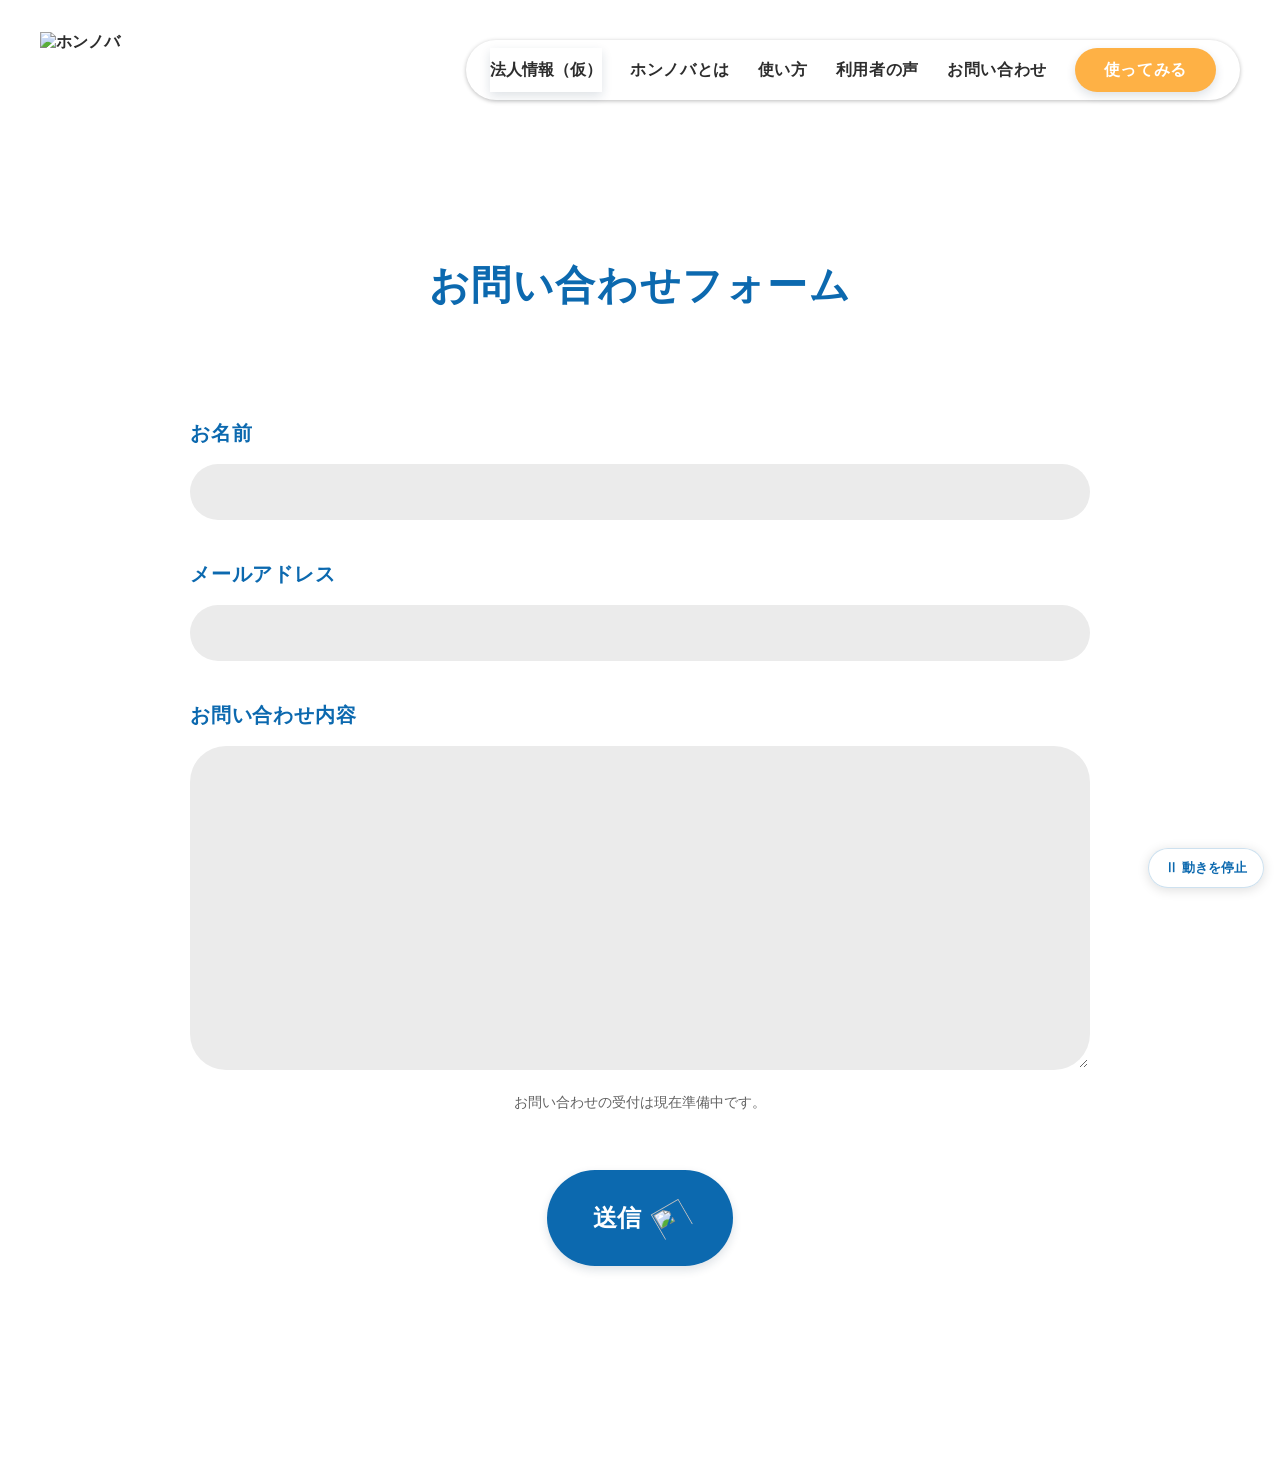
==== contact.html @ 7f997991 "Add files via upload" ====
<!doctype html><html lang="ja"><head>
<meta charset="utf-8"><meta name="viewport" content="width=device-width,initial-scale=1">
<title>お問い合わせ｜ホンノバ</title>
<meta name="description" content="神山で暮らすあなたに、もっと気軽な本との出会いを。ホンノバは、神山町のあちこちにある本と、人をつなぐサービスです。">
<link rel="icon" href="assets/logo.png"><link rel="stylesheet" href="fonts.css"><link rel="stylesheet" href="style.css">
<link rel="stylesheet" href="motion.css"><link rel="stylesheet" href="responsive.css"></head><body class="contact-page"><main class="contact-site"><header class="header"><a class="brand" href="index.html#top" aria-label="ホンノバ ホーム"><img src="assets/logo.png" alt="ホンノバ" width="176" height="76"></a><button class="menu-toggle" aria-expanded="false" aria-controls="navigation">メニュー</button><nav id="navigation" aria-label="メインナビゲーション"><button data-pending="法人情報">法人情報（仮）</button><a href="index.html#about">ホンノバとは</a><a href="index.html#how">使い方</a><a href="index.html#voices">利用者の声</a><a href="contact.html">お問い合わせ</a><a class="access-link try-button" href="https://kamiyama.honnoba.jp/">使ってみる</a></nav></header><h1>お問い合わせフォーム</h1><form id="contact-form"><label for="contact-name">お名前</label><input id="contact-name" name="name" autocomplete="name" required><label for="contact-email">メールアドレス</label><input id="contact-email" name="email" type="email" autocomplete="email" required><label for="contact-message">お問い合わせ内容</label><textarea id="contact-message" name="message" required></textarea><p class="form-status">お問い合わせの受付は現在準備中です。</p><button class="send-button" type="submit" aria-describedby="send-status">送信<img src="assets/599c5.svg" width="32" height="32" alt=""></button><p id="send-status" role="status"></p></form></main><dialog id="notice" aria-labelledby="notice-title"><button class="dialog-x" aria-label="閉じる">×</button><h2 id="notice-title"></h2><p id="notice-body"></p><button class="dialog-close">閉じる</button></dialog><script src="app.js"></script><script src="motion.js"></script></body></html>
---- fonts.css ----
@font-face {
  font-family: 'Noto Sans JP';
  font-style: normal;
  font-weight: 400;
  font-display: swap;
  src: url(assets/type-0.ttf) format('truetype');
}
@font-face {
  font-family: 'Noto Sans JP';
  font-style: normal;
  font-weight: 500;
  font-display: swap;
  src: url(assets/type-1.ttf) format('truetype');
}
@font-face {
  font-family: 'Noto Sans JP';
  font-style: normal;
  font-weight: 700;
  font-display: swap;
  src: url(assets/type-2.ttf) format('truetype');
}
@font-face {
  font-family: 'Zen Old Mincho';
  font-style: normal;
  font-weight: 600;
  font-display: swap;
  src: url(assets/type-3.ttf) format('truetype');
}
---- style.css ----
:root{--blue:#0c69af;--ink:#2d2d2d;--paper:#fdfffb;--green:#dfecd8;--orange:#feb145;--coral:#e68c87}*{box-sizing:border-box}html{scroll-behavior:smooth}body{margin:0;background:var(--paper);color:var(--ink);font-family:'Noto Sans JP',sans-serif;font-weight:700}p,h1,h2,h3,figure{margin:0}button,a{-webkit-tap-highlight-color:transparent}button{font:inherit;color:inherit;cursor:pointer}a{color:inherit;text-decoration:none}button{border:0;background:none}img{display:block}button:hover,a:hover{filter:brightness(.95)}button:focus-visible,a:focus-visible{outline:3px solid #e68c87;outline-offset:6px}.site{max-width:1280px;margin:auto;overflow:clip}.skip-link{position:fixed;top:-80px;left:16px;z-index:100;background:white;padding:16px}.skip-link:focus{top:16px}.hero{position:relative;height:880px;isolation:isolate}.hero-back{position:absolute;left:-656px;top:32px;width:2172px;height:724px;object-fit:cover;z-index:-2}.hero-hill{position:absolute;top:352px;left:0;z-index:-1}.header{position:absolute;inset:32px 40px auto;display:flex;justify-content:space-between;align-items:center;z-index:10}.brand img{width:176px;height:76px;object-fit:contain}nav{display:flex;align-items:center;gap:28px;padding:8px 24px;background:white;border-radius:999px;box-shadow:0 1px 4px #0004;font-size:16px;letter-spacing:.64px;white-space:nowrap}nav button{padding:0}.try-button{background:var(--orange);border-radius:999px;color:white;padding:10px 29px!important;min-height:44px}.menu-toggle{display:none}.hero-title{position:absolute;left:105px;top:341px;line-height:1.5;z-index:1;letter-spacing:2.56px}.hero-title span{display:block;font-size:32px;font-weight:400;letter-spacing:3.52px}.hero-title strong{display:block;font-size:64px}.phone{position:relative;flex:none;isolation:isolate}.phone>img:first-child{width:100%;height:100%}.phone .screen{position:absolute;top:1.88%;left:4.4%;width:91.12%;height:96.24%;object-fit:fill;border-radius:11% / 5%}.hero-phone{position:absolute;width:156px;height:321px}.phone-one{left:664px;top:207px}.phone-two{left:892px;top:197px}.land-right{position:absolute;width:1015px;height:338px;left:337px;top:446px;object-fit:cover}.land-left{position:absolute;width:1526px;height:509px;left:-224px;top:323px;object-fit:cover;transform:scaleX(-1);clip-path:inset(11px 0 0)}.hero-grass-back{position:absolute;width:456px;height:152px;left:845px;top:724px}.hero-grass-left,.hero-grass-right{position:absolute;width:750px;height:250px;object-fit:cover;top:646px;left:-101px}.hero-grass-right{left:632px;top:649px}.bookshelf-button{position:absolute;top:682px;right:43px;height:84px;display:flex;align-items:center;color:white;font-size:20px;letter-spacing:.8px;padding:0}.bookshelf-button img{position:absolute;left:0;top:0;z-index:1}.bookshelf-button span{background:var(--coral);border-radius:999px;padding:20px 28px 20px 67px;margin-left:22px;line-height:1.54}dialog{border:0;border-radius:24px;padding:56px 40px 36px;max-width:min(560px,calc(100% - 32px));color:var(--ink);box-shadow:0 16px 80px #0003}dialog::backdrop{background:#152e4266}dialog h2{font-size:24px;color:var(--blue);margin-bottom:20px}dialog p{font-size:16px;line-height:2;white-space:pre-line}.dialog-x{position:absolute;right:15px;top:8px;font-size:32px;width:44px;height:44px}.dialog-close{display:block;background:var(--blue);color:white;border-radius:99px;padding:12px 40px;margin:28px auto 0}@media(prefers-reduced-motion:reduce){html{scroll-behavior:auto}}@media(min-width:1024px) and (max-width:1279px){.site{zoom:calc(100vw / 1280px)}}
@media(max-width:1023px){.hero{height:660px}.hero-back{width:1400px;height:467px;left:-530px;top:55px}.hero-hill{top:170px;left:-390px}.header{inset:18px 20px auto;align-items:flex-start}.brand img{width:125px;height:54px}.menu-toggle{display:block;background:white;border-radius:30px;padding:10px 18px;box-shadow:0 1px 6px #0002;font-size:14px}nav{display:none;position:absolute;top:68px;left:0;right:0;flex-direction:column;gap:20px;padding:28px;border-radius:22px;white-space:normal}nav.open{display:flex}.hero-title{left:24px;top:138px;letter-spacing:1px}.hero-title span{font-size:18px;letter-spacing:.6px}.hero-title strong{font-size:44px}.hero-phone{width:100px;height:206px}.phone-one{left:calc(50% - 114px);top:275px}.phone-two{left:calc(50% + 16px);top:262px}.land-right{width:650px;height:217px;left:80px;top:385px}.land-left{width:780px;height:260px;left:-360px;top:382px}.hero-grass-back{left:30%;top:540px;width:360px;height:120px}.hero-grass-left,.hero-grass-right{width:510px;height:170px;top:503px;left:-150px}.hero-grass-right{top:507px;left:100px}.bookshelf-button{top:550px;right:22px;font-size:16px;transform:scale(.86);transform-origin:right center}}
/* The 1280px Figma composition uses section-local artwork; text and cards use normal flow. */
.town{position:relative;height:2776px;background:var(--green);isolation:isolate}.town h2{padding-top:184px;text-align:center;font-size:48px;line-height:2.25;letter-spacing:1.92px}.town-facts{position:relative;height:1120px;margin-top:136px}.books-label{position:absolute;left:192px;top:200px;font-size:40px;line-height:2.56;letter-spacing:.8px}.books-label strong{display:block;font-size:52px;line-height:1.54}.book-count{position:absolute;left:688px;top:0;width:404px;height:404px;display:grid;place-items:center}.book-count>img{position:absolute;inset:0;z-index:-1}.book-count>span{display:flex;align-items:baseline;font-size:64px;letter-spacing:4.8px}.book-count strong{font-size:200px;line-height:1.4}.place-count{position:absolute;left:712px;top:612px;line-height:1.54;font-size:40px;letter-spacing:1.6px}.place-count strong{font-size:112px;letter-spacing:4.48px}.open-book{position:absolute;top:1488px;left:0;width:1280px;height:704px}.open-book img{position:absolute}.book-cover{top:636px;left:-1px}.book-spine{left:589px;top:642px}.book-pages-left{top:588px;left:1px}.book-pages-right{top:588px;right:0;transform:scaleX(-1)}.book-paper-left{left:-1px;top:0}.book-paper-right{right:2px;top:0;transform:scaleX(-1)}.book-placeholder{position:absolute;left:791px;top:144px;background:#d9d9d9;width:408px;height:293px;transform:rotate(-1.33deg) skewX(.16deg)}.town-grass{position:absolute;width:1337px;height:446px;left:-29px;top:2487px;object-fit:cover;z-index:2;pointer-events:none}
.ruled-title{display:flex;align-items:center;gap:36px;font-size:40px;line-height:2.25;letter-spacing:1.6px;color:var(--blue);font-weight:700}.ruled-title:before{content:'';height:2px;background:var(--blue);width:143px;flex:none}.ruled-title small{display:block;font-size:20px;letter-spacing:.8px;line-height:1.55}.about{height:1696px;padding-top:96px;color:var(--blue)}.about .ruled-title{gap:0;align-items:flex-start;line-height:2.25}.about .ruled-title:before{width:152px;margin-top:46px}.about .ruled-title span{text-align:center;width:247px}.about-content{display:grid;grid-template-columns:450px 512px;gap:61px;margin:133px 0 0 185px}.about-content h3{font-size:48px;letter-spacing:1.92px;line-height:1.54}.about-copy{font-size:16px;line-height:2.56;letter-spacing:.64px;padding-top:6px}.about-copy p+p{margin-top:40.96px}.cta{width:896px;height:240px;margin:134px auto 0;background:var(--blue);color:white;border-radius:20px;position:relative;overflow:hidden;padding:28px 50px}.cta>p{font-size:32px;line-height:2.25;letter-spacing:1.28px}.cta>:is(button,.access-link){margin-top:18px;display:flex;align-items:center;gap:16px;background:white;color:var(--blue);font-weight:500;font-size:24px;line-height:1.54;border-radius:99px;padding:19px 24px 19px 39px}.cta-character{position:absolute;right:0;bottom:0}
.features{position:relative;height:2078px;isolation:isolate;padding-top:309px;color:var(--blue)}.features-wave{position:absolute;inset:0;z-index:-1}.features>h2{font-size:48px;line-height:2.25;color:white;text-align:center;letter-spacing:1.92px}.feature-grid{display:grid;grid-template-columns:453px 453px;grid-template-rows:272px 382px 325px 453px;column-gap:46px;margin:77px 0 0 162px}.feature{position:relative;width:453px;height:453px;text-align:center;isolation:isolate}.feature-circle{position:absolute;inset:0;z-index:-1}.feature-1{grid-column:1;grid-row:1}.feature-2{grid-column:2;grid-row:2}.feature-3{grid-column:1;grid-row:3;transform:translateX(-10px)}.feature-4{grid-column:2;grid-row:4;transform:translateX(-14px)}.feature-number{position:absolute;left:66px;top:-6px;width:104px;line-height:1.59;font-size:96px;letter-spacing:3.84px;text-shadow:-4px -4px white,4px -4px white,-4px 4px white,4px 4px white;z-index:2}.feature-2 .feature-number{left:66px;top:0}.feature-3 .feature-number{left:56px;top:2px}.feature-4 .feature-number{left:54px;top:8px}.feature-art{width:275px;height:247px;margin:50px auto 14px;position:relative;overflow:hidden}.feature-art img{position:absolute}.feature-1 .feature-art img{width:147.6%;height:246.71%;left:-23.92%;top:-.09%}.feature-2 .feature-art{width:285px;height:253px;margin-top:32px;margin-bottom:15px}.feature-2 .feature-art img{width:99.38%;height:74.56%;left:.59%;top:13.02%}.feature-3 .feature-art{margin-top:61px}.feature-3 .feature-art img{width:100%;height:100%;object-fit:cover}.feature-4 .feature-art{width:273px;margin-top:48px}.feature-4 .feature-art img{width:98.82%;height:72.71%;left:1.18%;top:13.78%}.feature h3{font-size:24px;line-height:1.6;letter-spacing:.96px}.feature-4 h3{line-height:2.25}
.audiences{height:650px;padding-top:178px}.audiences .ruled-title{gap:49px}.audiences .ruled-title:before{width:123px}.voices{height:929px;padding-top:208px}.voices .ruled-title{gap:48px}.voices .ruled-title:before{width:121px}.voice-track{display:flex;gap:20px;overflow-x:auto;scroll-snap-type:x mandatory;padding:62px 24px 8px;scrollbar-width:thin;scrollbar-color:#b4c8d7 transparent}.voice-card{width:287px;height:368px;flex:none;background:white;border-radius:20px;box-shadow:0 1px 4px #0004;padding:16px 24px;scroll-snap-align:center}.voice-person{font-size:12px;line-height:1.54;letter-spacing:.48px;color:var(--blue)}.voice-avatar{width:136px;height:144px;margin:37.5px auto 16px;position:relative;overflow:hidden}.voice-avatar img{position:absolute;width:121.04%;height:114.32%;left:-10.45%;top:-10.38%}.voice-copy{border-top:2px solid var(--blue);padding-top:15px}.voice-copy h3{font-size:18px;line-height:1.54;letter-spacing:.72px;color:var(--blue)}.voice-copy p{font-size:14px;font-weight:500;line-height:1.54;letter-spacing:.56px;margin-top:8px}
.how{position:relative;height:3648px;padding-top:238px;isolation:isolate}.how-background{position:absolute;inset:0;z-index:-1}.how>h2{font-size:48px;letter-spacing:1.92px;line-height:2.25;background:white;border-radius:999px;box-shadow:0 2px 15.3px #0004;width:601px;min-height:170px;display:flex;align-items:center;justify-content:center;margin:0 auto;color:var(--blue)}.steps{list-style:none;padding:0;margin:136px 0 0}.step{position:relative;display:grid;grid-template-columns:280px 458px;gap:118px;margin-left:247px;min-height:663px;align-items:start}.step-1{margin-left:289.5px;grid-template-columns:215px 458px;gap:138px;min-height:655.68px}.step-2{margin-left:292px;grid-template-columns:267px 397px;gap:102px;min-height:662px}.step-3{margin-left:274.5px;grid-template-columns:268px 411px;gap:122px;min-height:653px}.step-visual{position:relative;padding:42px 0 0 66px}.step-visual .phone{width:214px;height:443px}.step-1 .step-visual{padding:50px 0 0 11.5px}.step-1 .step-visual .phone{height:442px}.step-2 .step-visual{padding:47px 0 0 53px}.step-3 .step-visual{padding:39px 0 0 54px}.step-3 .step-visual .phone{height:442px}.step-badge{position:absolute;left:0;top:0;display:grid;width:115px;height:108px;place-items:center;color:white}.step-badge>img{position:absolute;inset:0;z-index:1}.step-badge>span{position:relative;z-index:2;text-align:center;line-height:1.05;font-size:16px;letter-spacing:.64px}.step-badge strong{display:block;font-size:24px}.step-1 .step-badge{width:106.793px;height:99px}.step-1 .step-badge>img{width:106.793px;height:99px}.step-copy{padding-top:84px;color:black}.step-2 .step-copy,.step-3 .step-copy{padding-top:115px}.step-copy h3{font-size:36px;line-height:2.25;letter-spacing:1.44px;color:var(--blue);white-space:nowrap}.step-copy p{width:375px;font-size:20px;line-height:2.25;letter-spacing:.8px}.step-arrow{position:absolute;left:calc(572px - 247px);top:530px}.step-1 .step-arrow{left:282.5px;top:502px}.step-2 .step-arrow{left:280px;top:526.32px}.step-3 .step-arrow{left:297.5px;top:528.32px}
.places{position:relative;margin-top:-209px;height:3251.5px;padding-top:387px;isolation:isolate}.places-background{position:absolute;left:-41px;top:0;z-index:-1}.places .ruled-title{gap:48px}.place-list{width:896px;margin:48px auto 0;display:flex;flex-direction:column;gap:40px}.place{display:grid;grid-template-columns:288px 364px;gap:76px;padding:78px;width:896px;min-height:464px;background:white;border:2px solid #c8c8c8;border-radius:36px;box-shadow:0 4px 8.3px #0004;align-items:end}.place:nth-child(3){margin-top:8px}.place:nth-child(4){margin-top:40px}.place-placeholder{height:304px;width:288px;background:#d9d9d9;border-radius:46px}.place-content{display:flex;flex-direction:column;align-items:flex-end;min-height:240px}.location{display:flex;gap:8px;align-items:center;font-size:16px;line-height:2.25;letter-spacing:.64px;color:#959595;align-self:flex-start}.place h3{font-size:20px;line-height:2.25;letter-spacing:.8px;color:black;width:364px}.more{display:flex;align-items:center;gap:10px;border:2px solid #959595;border-radius:999px;padding:4px 13px;color:#959595;font-size:16px;line-height:2.25;margin-top:66px}.place.reverse{grid-template-columns:364px 288px}.place.reverse .place-placeholder{grid-column:2;grid-row:1}.place.reverse .place-content{grid-column:1;grid-row:1;align-items:flex-start}.place-character{position:absolute;left:828px;top:2823px}
.follow{position:relative;height:1475.5px;padding-top:9.5px;isolation:isolate}.follow-background{position:absolute;inset:0;z-index:-1}.follow .ruled-title{gap:27px}.follow .ruled-title:before{width:164px}.follow-content{display:grid;grid-template-columns:441px 360px;gap:95px;margin:96.5px 0 0 191px;align-items:center}.social-phones{display:flex;gap:39px}.social-phones .phone{width:201px;height:413px;filter:drop-shadow(0 2px 7.25px #0004)}.social-copy{text-align:center;align-self:start;padding-top:120px}.social-copy p{font-size:20px;line-height:2.25;letter-spacing:.8px;position:relative}.social-copy p:before,.social-copy p:after,.contact-intro:before,.contact-intro:after{content:'';position:absolute;left:-18px;bottom:15px;width:44px;height:2px;background:var(--ink);transform:rotate(45deg)}.social-copy p:after{left:auto;right:-18px;transform:rotate(-45deg)}.social-copy button{display:inline-block;padding:0;margin-top:51px}.follow footer{text-align:center;margin-top:280px}.contact-intro{position:relative;display:inline-block;font-size:20px;line-height:2.25;letter-spacing:.8px}.contact-intro:before{left:-35px;width:32px;bottom:8px}.contact-intro:after{left:auto;right:-35px;transform:rotate(-45deg);width:32px;bottom:8px}.contact-button{display:flex;align-items:center;gap:20px;padding:20px 80px;background:var(--blue);color:white;border-radius:999px;box-shadow:0 4px 4px #0004;font-size:20px;line-height:2.25;margin:35px auto 0;letter-spacing:.8px}.footer-tagline{font-size:40px;line-height:2.25;letter-spacing:1.6px;color:black;margin-top:84px}.footer-grass{position:absolute;left:-37px;top:1188.5px;width:1337px;height:446px;pointer-events:none}
@media(max-width:1023px){
.site{width:100%;max-width:none}.town{height:auto;padding-bottom:180px}.town h2{padding-top:80px;font-size:28px;line-height:1.6;letter-spacing:1px}.town-facts{height:auto;margin:60px 24px 80px;display:grid;grid-template-columns:1fr;gap:36px}.books-label{position:static;font-size:23px;line-height:1.8;text-align:center}.books-label strong{font-size:27px}.book-count{position:relative;left:auto;top:auto;width:240px;height:240px;justify-self:center}.book-count>img{width:240px;height:240px}.book-count strong{font-size:120px}.book-count>span{font-size:36px;letter-spacing:1px}.place-count{position:static;font-size:23px;text-align:center;margin-top:20px}.place-count strong{font-size:64px}.open-book{position:relative;top:auto;width:1280px;zoom:calc(100vw / 1280px)}.town-grass{width:780px;height:260px;top:auto;bottom:-56px;left:calc(50% - 390px)}
.ruled-title{font-size:26px;line-height:1.65;gap:20px;letter-spacing:1px;padding-right:20px}.ruled-title:before{width:32px}.about{height:auto;padding:76px 0 100px}.about .ruled-title{gap:8px}.about .ruled-title:before{width:32px;margin-top:25px}.about .ruled-title span{width:195px}.ruled-title small{font-size:15px}.about-content{display:block;margin:60px 28px 0}.about-content h3{font-size:30px;letter-spacing:1.2px}.about-copy{margin-top:36px;font-size:16px;line-height:2.2;letter-spacing:.3px}.about-copy p+p{margin-top:28px}.about-copy br{display:none}.about-copy p:first-child br:first-child{display:block}.cta{width:calc(100% - 48px);height:235px;margin:60px auto 0;padding:24px;isolation:isolate}.cta>p{font-size:22px;line-height:1.65;max-width:255px}.cta>:is(button,.access-link){position:relative;z-index:2;font-size:16px;padding:14px 18px;margin-top:24px;gap:10px}.cta>:is(button,.access-link) img{width:22px;height:22px}.cta-character{width:160px;height:auto;z-index:-1}
.features{height:auto;padding:110px 0 120px;background:var(--blue);border-radius:46% 6% 40% 3% / 2% 1% 2% 1%}.features-wave{display:none}.features>h2{font-size:30px;line-height:1.65}.feature-grid{display:flex;flex-direction:column;gap:28px;margin:44px auto 0;align-items:center}.feature{zoom:.7;transform:none}.feature-number{font-size:90px}
.audiences{height:300px;padding-top:86px}.audiences .ruled-title{gap:20px;font-size:24px}.audiences .ruled-title:before{width:32px}.voices{height:auto;padding:45px 0 110px}.voices .ruled-title{gap:20px}.voices .ruled-title:before{width:32px}.voice-track{padding-top:40px;scroll-padding-inline:24px}.voice-card{height:385px}.voice-person{font-size:13px}.voice-avatar{margin-top:30px}.voice-copy p{font-size:15px}
.how{height:auto;padding:90px 24px 150px;background:#d9d9d9;border-radius:50% 50% 0 0 / 50px 50px 0 0}.how-background{display:none}.how>h2{font-size:28px;width:100%;min-height:104px;letter-spacing:1px}.steps{margin-top:70px}.step,.step-1,.step-2,.step-3{display:flex;flex-direction:column;gap:28px;margin-left:0;min-height:0;align-items:center;padding-bottom:140px}.step:last-child{padding-bottom:0}.step-visual,.step-1 .step-visual,.step-2 .step-visual,.step-3 .step-visual{padding:36px 0 0 48px;width:242px}.step-visual .phone,.step-1 .step-visual .phone,.step-3 .step-visual .phone{width:184px;height:380px}.step-badge{zoom:.85}.step-copy,.step-2 .step-copy,.step-3 .step-copy{padding:0;width:100%;max-width:400px}.step-copy h3{font-size:24px;line-height:1.8;letter-spacing:.5px;white-space:normal}.step-copy p{font-size:16px;line-height:2;width:auto;letter-spacing:.4px;margin-top:12px}.step-arrow,.step-1 .step-arrow,.step-2 .step-arrow,.step-3 .step-arrow{top:auto;bottom:38px;left:calc(50% - 40px);width:80px;height:65px}
.places{height:auto;margin-top:-40px;padding-top:100px;padding-bottom:210px;background:linear-gradient(#e0eaf0,var(--paper) 260px);border-radius:50px 50px 0 0}.places-background{display:none}.places .ruled-title{gap:20px;font-size:24px}.place-list{width:auto;margin:44px 24px 0;gap:28px}.place,.place.reverse{display:flex;flex-direction:column;align-items:stretch;width:100%;min-height:0;padding:28px;gap:28px;border-radius:28px}.place:nth-child(3),.place:nth-child(4){margin-top:0}.place-placeholder{width:100%;height:auto;aspect-ratio:1.3;border-radius:28px}.place-content{min-height:0;align-items:flex-start}.location{font-size:14px}.place h3{font-size:18px;line-height:1.9;width:100%;letter-spacing:.4px}.more{margin-top:24px;font-size:15px;align-self:flex-end}.place-character{top:auto;bottom:35px;left:auto;right:24px;width:180px;height:auto}
.follow{height:auto;padding:65px 0 180px;background:var(--green);border-radius:50% 50% 0 0 / 55px 55px 0 0}.follow-background{display:none}.follow .ruled-title{gap:20px}.follow .ruled-title:before{width:32px}.follow-content{display:flex;flex-direction:column;margin:48px 24px 0;gap:36px}.social-phones{gap:24px}.social-phones .phone{width:140px;height:288px}.social-copy{align-self:center;padding-top:0;width:100%;max-width:320px}.social-copy p{font-size:16px;line-height:2;letter-spacing:.4px}.social-copy p:before,.social-copy p:after{width:25px;left:-5px}.social-copy p:after{left:auto;right:-5px}.social-copy button{margin-top:24px}.social-copy button img{width:48px;height:48px}.follow footer{margin-top:100px}.contact-intro{font-size:15px;letter-spacing:0}.contact-intro:before{left:-20px;width:18px}.contact-intro:after{right:-20px;width:18px}.contact-button{font-size:18px;padding:14px 45px;margin-top:25px}.footer-tagline{font-size:23px;letter-spacing:.5px;margin:60px 24px 0}.footer-grass{top:auto;bottom:-28px;width:780px;height:260px;left:calc(50% - 390px)}
}
.voice-avatar{margin-top:21.5px}
@media(max-width:1023px){.voice-avatar{margin-top:28px}}
.hero-hill{z-index:-2}.hero-back{z-index:-1}
@media(max-width:1023px){.cta>p{font-size:20px;max-width:none}.hero-grass-right{display:none}.hero-grass-left{width:690px;height:230px;left:calc(50% - 345px);top:444px}}
a.contact-button{width:fit-content}
#place-detail{width:896px;max-width:calc(100% - 48px);max-height:90vh;padding:0;border-radius:20px;overflow-y:auto}#place-detail::backdrop{background:#202020cc}.place-dialog-head{position:sticky;top:0;z-index:4;background:white;padding:24px 31px;display:flex;align-items:center;justify-content:space-between}.place-dialog-head h2{display:flex;gap:8px;align-items:center;font-size:20px;line-height:1.54;margin:0}.place-dialog-x{width:44px;height:44px;background:var(--blue);color:white;border-radius:50%;font-size:28px}.place-dialog-body{width:619px;max-width:calc(100% - 48px);margin:20px auto 0;padding-bottom:126px}.detail-cover{height:334px;background:#d9d9d9}.place-detail-heading{font-size:20px;line-height:2.25;margin-top:37px;color:black}.detail-gallery{display:grid;grid-template-columns:232px 48px 27px 310px;grid-template-rows:293px 201px 357px;gap:24px 0;margin-top:71px}.detail-gallery>div{background:#d9d9d9;border-radius:20px}.detail-gallery>div:nth-child(1){grid-column:1/4;grid-row:1}.detail-gallery>div:nth-child(2){grid-column:4;grid-row:1;margin-left:29px}.detail-gallery>div:nth-child(3){grid-column:1;grid-row:2/4;border-radius:999px}.detail-gallery>div:nth-child(4){grid-column:2/5;grid-row:2;margin-left:27px}.detail-gallery img{grid-column:2/5;grid-row:3;justify-self:end}.detail-books{height:468px;margin-top:76px}.detail-activities{height:972px}.detail-books h3,.detail-activities h3{font-size:20px;line-height:2.25;color:black}.detail-cta{position:relative;background:var(--blue);color:white;border-radius:20px;padding:34px 38px;height:177px}.detail-cta p{font-size:20px;line-height:1.54}.detail-cta :is(button,.access-link){display:flex;align-items:center;gap:16px;background:white;color:var(--blue);border-radius:999px;font-size:15px;font-weight:500;padding:9px 17px 9px 27px;margin-top:18px}.detail-cta>div{position:absolute;right:62px;bottom:29px;width:143px;height:64px;background:#d9d9d9}.place-dialog-close{display:block;background:var(--blue);color:white;border-radius:999px;font-size:24px;padding:17px 48px;margin:121px auto 0}.contact-page{background:white}.contact-site{position:relative;max-width:1280px;min-height:1483px;margin:auto;padding:240px 0 140px}.contact-site h1{text-align:center;font-size:40px;line-height:2.25;letter-spacing:1.6px;color:var(--blue)}#contact-form{width:900px;max-width:calc(100% - 48px);margin:81px auto 0}#contact-form label{display:block;font-size:20px;line-height:2.25;letter-spacing:.8px;color:var(--blue)}#contact-form input,#contact-form textarea{display:block;width:100%;background:#ebebeb;border:2px solid transparent;border-radius:999px;font:400 20px/1.8 'Noto Sans JP',sans-serif;color:var(--ink);padding:10px 24px;margin-top:8px;outline-offset:3px}#contact-form input{height:56px;margin-bottom:32px}#contact-form textarea{height:324px;border-radius:36px;resize:vertical;padding:20px 24px}#contact-form :is(input,textarea):focus{outline:2px solid var(--blue)}.form-status{text-align:center;font-size:14px;color:#626262;font-weight:400;margin-top:24px}.send-button{display:flex;gap:14px;align-items:center;justify-content:center;font-size:24px;line-height:2.25;color:white;background:var(--blue);border-radius:999px;padding:21px 46px;margin:58px auto 0}.send-button img{transform:rotate(-30deg)}#send-status{font-size:16px;line-height:1.8;text-align:center;color:var(--blue);margin-top:24px}@media(min-width:1024px) and (max-width:1279px){.contact-site{zoom:calc(100vw / 1280px)}}
@media(max-width:1023px){#place-detail{max-width:calc(100% - 24px)}.place-dialog-head{padding:15px 18px}.place-dialog-head h2{font-size:17px}.place-dialog-body{max-width:calc(100% - 40px);padding-bottom:50px}.detail-cover{height:auto;aspect-ratio:1.85}.place-detail-heading{font-size:18px;margin-top:24px}.detail-gallery{grid-template-columns:38% 4% 8% 50%;grid-template-rows:140px 100px 180px;margin-top:32px;gap:12px 0}.detail-gallery>div:nth-child(2){margin-left:12px}.detail-gallery>div:nth-child(4){margin-left:12px}.detail-gallery img{width:100%;height:auto;max-height:180px}.detail-books{margin-top:36px;height:210px}.detail-activities{height:310px}.detail-books h3,.detail-activities h3{font-size:17px}.detail-cta{height:auto;padding:24px 20px}.detail-cta p{font-size:18px}.detail-cta :is(button,.access-link){font-size:14px;padding:10px 14px;gap:8px}.detail-cta>div{display:none}.place-dialog-close{font-size:18px;margin-top:40px;padding:14px 36px}.contact-site{padding-top:170px;min-height:100vh}.contact-site h1{font-size:27px;line-height:1.8;letter-spacing:.5px}#contact-form{margin-top:52px}#contact-form label{font-size:17px}#contact-form input,#contact-form textarea{font-size:17px}#contact-form textarea{height:270px;border-radius:24px}.send-button{font-size:20px;padding:15px 38px;margin-top:32px}}
@media(max-width:1023px){.hero-back{top:155px}.hero-grass-back{display:none}.footer-grass{bottom:-120px}}
/* Shared depth for every button and button-like link, including contact pages. */
button,.access-link,.contact-button{box-shadow:0 4px 10px #16354c24}
button:hover,.access-link:hover,.contact-button:hover{box-shadow:0 6px 16px #16354c30}
---- motion.css ----
/* Motion is an enhancement: with JavaScript off, every element stays visible. */
@media (prefers-reduced-motion: no-preference) {
  .motion-enabled .motion-pending { opacity: 0; }
  .motion-enabled .ruled-title.motion-shown::before { animation: rule-draw 1s cubic-bezier(.22,1,.36,1) both; transform-origin: left; }
  .motion-enabled :is(.bookshelf-button,.try-button,.cta>:is(button,.access-link),.contact-button,.more,.social-copy button,.send-button,.dialog-close,.place-dialog-close) { transition: translate .35s cubic-bezier(.22,1,.36,1),scale .35s cubic-bezier(.34,1.56,.64,1),box-shadow .35s,filter .25s; }
  .motion-enabled :is(.cta>:is(button,.access-link),.more,.contact-button,.send-button) img { transition: translate .35s cubic-bezier(.22,1,.36,1),rotate .35s; }
  .motion-enabled :is(.bookshelf-button,.try-button,.cta>:is(button,.access-link),.contact-button,.more,.social-copy button,.send-button):active { scale: .97; }
  .motion-enabled nav a { position: relative; }
  .motion-enabled nav a::after { content: ''; position: absolute; height: 2px; background: var(--blue); bottom: -6px; left: 0; right: 0; scale: 0 1; transform-origin: left; transition: scale .3s ease; }
  .motion-enabled nav a:focus-visible::after { scale: 1 1; }
  .motion-enabled dialog[open] { animation: dialog-appear .3s cubic-bezier(.22,1,.36,1); }
  .motion-enabled dialog[open]::backdrop { animation: veil-appear .3s ease; }
  @media (hover:hover) and (pointer:fine) {
    .motion-enabled :is(.bookshelf-button,.try-button,.cta>:is(button,.access-link),.contact-button,.more,.social-copy button,.send-button):hover { translate: 0 -4px; scale: 1.025; filter: none; }
    .motion-enabled :is(.cta>:is(button,.access-link),.more):hover img { translate: 5px 0; }
    .motion-enabled .send-button:hover img { translate: 4px -3px; }
    .motion-enabled .contact-button:hover img { rotate: -8deg; }
    .motion-enabled nav a:hover::after { scale: 1 1; }
  }
  @media (max-width:1023px) { .motion-enabled nav.open { animation: menu-appear .3s cubic-bezier(.22,1,.36,1); } }
}
@keyframes rule-draw { from { scale: 0 1; } to { scale: 1 1; } }
@keyframes dialog-appear { from { opacity: 0; scale: .97; translate: 0 12px; } to { opacity: 1; scale: 1; translate: 0 0; } }
@keyframes veil-appear { from { opacity: 0; } to { opacity: 1; } }
@keyframes copy-appear { from { opacity: 0; translate: 0 22px; } to { opacity: 1; translate: 0 0; } }
@keyframes menu-appear { from { opacity: 0; translate: 0 -8px; } to { opacity: 1; translate: 0 0; } }
@media (prefers-reduced-motion:reduce) {
  html { scroll-behavior:auto; }
  .motion-pending { opacity:1!important; }
}
@media print { .motion-pending { opacity:1!important; } }
/* Larger choreography, while the final Figma geometry is unchanged. */
.motion-toggle{position:fixed;right:16px;bottom:16px;z-index:30;border:1px solid #0c69af33;border-radius:999px;background:#fffffff2;color:var(--blue);font-size:13px;font-weight:700;padding:10px 16px;box-shadow:0 2px 12px #0002;min-height:40px;backdrop-filter:blur(8px)}
.motion-toggle:disabled{opacity:.65;cursor:default}
span.step-arrow{display:block;isolation:isolate}
.arrow-chevron{position:absolute;inset:0;width:100%;height:100%;object-fit:fill;clip-path:inset(calc(var(--chevron)*33.333%) 0 calc((2 - var(--chevron))*33.333%) 0)}
@media(prefers-reduced-motion:no-preference){
 .motion-enabled :is(.bookshelf-button,.try-button,.cta>:is(button,.access-link),.contact-button,.more,.social-copy button,.send-button):hover{scale:1.07}
 .motion-enabled .ruled-title.motion-shown::before{animation-duration:1.25s}
 .motion-enabled :is(.place-placeholder,.detail-cover,.detail-gallery>div){transition:scale .65s cubic-bezier(.16,1,.3,1)}
 .motion-enabled .place:hover .place-placeholder{scale:1.035}
 .motion-enabled .place:hover .more img{translate:6px 0}
 .motion-enabled .place-dialog-body>*{animation:copy-appear .7s cubic-bezier(.16,1,.3,1) backwards}
 .motion-enabled .place-dialog-body>:nth-child(2){animation-delay:.1s}
 .motion-enabled .place-dialog-body>:nth-child(3){animation-delay:.2s}
 .motion-enabled dialog[open]{animation-duration:.45s}
}
@media(max-width:1023px){.motion-toggle{right:10px;bottom:10px;font-size:12px;padding:9px 12px}}
@media print{.motion-toggle{display:none}}
span.step-arrow{width:128px;height:104px}
@media(max-width:1023px){span.step-arrow{width:80px;height:65px}}
---- responsive.css ----
/* Reflow the composition instead of shrinking the whole page. */
.site,.contact-site{zoom:1}
:is(.cta,.place-list){max-width:calc(100% - 48px)}
nav a,nav button{min-height:44px;display:flex;align-items:center;justify-content:center}
body>.bookshelf-button{bottom:calc(74px + env(safe-area-inset-bottom));right:max(16px,env(safe-area-inset-right))}
.motion-toggle{bottom:calc(12px + env(safe-area-inset-bottom))}
@media(min-width:1024px) and (max-width:1279px){
.header{inset:28px 24px auto}.brand img{width:145px}nav{gap:16px;font-size:14px;padding:8px 16px}.try-button{padding-inline:20px!important}
.hero-title{left:12%}.hero-phone{left:auto;right:12%}
.books-label{left:12%;font-size:32px}.books-label strong{font-size:44px}.book-count{left:auto;right:10%;width:360px;height:360px}.book-count>img{width:100%;height:100%}.town-map{left:10%;width:420px}.place-count{left:60%;font-size:32px}
.about-content{grid-template-columns:minmax(0,1fr) minmax(0,1.2fr);gap:48px;margin-inline:10%}.about-content h3{font-size:40px}
.feature-grid{margin-left:5%;grid-template-columns:453px 453px;column-gap:20px}.features-wave{width:100%;height:100%;object-fit:fill}
.step,.step-1,.step-2,.step-3{margin-left:18%;grid-template-columns:280px minmax(0,1fr);gap:48px;margin-right:5%}.step-copy p{width:auto;font-size:18px}.step-copy h3{font-size:28px}.step-arrow,.step-1 .step-arrow,.step-2 .step-arrow,.step-3 .step-arrow{left:36%}
.how-background{width:100%;height:100%;object-fit:fill}
.follow-content{grid-template-columns:441px minmax(0,1fr);gap:48px;margin-inline:8%}.social-copy p{font-size:18px}
}
@media(max-width:1023px){
.hero-title strong{font-size:clamp(40px,8vw,64px)}
.town{padding-bottom:0}.town h2{padding-inline:20px}.town-closing{font-size:clamp(24px,4vw,32px)}
.cta{height:auto;min-height:235px;padding-bottom:36px}.cta>p{position:relative;z-index:1}.cta>.access-link{max-width:100%;font-size:16px}
.feature-grid{width:100%}.feature{zoom:1;width:min(360px,calc(100vw - 32px));height:auto;aspect-ratio:1}.feature-circle{width:100%;height:100%}.feature-number,.feature-2 .feature-number,.feature-3 .feature-number,.feature-4 .feature-number{left:12%;top:0;font-size:64px;width:auto}.feature-art,.feature-2 .feature-art,.feature-3 .feature-art,.feature-4 .feature-art{width:62%;height:auto;aspect-ratio:1.12;margin:11% auto 3%}.feature h3{font-size:clamp(17px,4.7vw,21px);line-height:1.6;letter-spacing:.02em}
.how>h2{font-size:clamp(22px,4vw,30px)}
.step-visual,.step-1 .step-visual,.step-2 .step-visual,.step-3 .step-visual{width:290px;padding-left:92px}
.step-person,.step-3 .step-person{left:-4px}.step-4 .step-person{left:-16px}.step-badge{left:44px}
.step-copy br{display:none}.step-copy h3{font-size:22px}
.social-phones{width:100%;max-width:360px;gap:clamp(12px,4vw,24px);justify-content:center}.social-phones .phone{width:calc((100% - 24px)/2);height:auto;aspect-ratio:201/413}
.follow footer{padding-inline:24px}.contact-intro{max-width:100%;font-size:14px}.contact-intro:before,.contact-intro:after{display:none}.contact-button{max-width:100%;padding-inline:28px;gap:12px;font-size:17px}.footer-tagline{margin-inline:0;font-size:clamp(19px,4.5vw,28px)}
.book-controls button{width:44px;height:44px}.book-hint{font-size:14px}
.contact-site{padding-bottom:170px}
}
@media(min-width:600px) and (max-width:1023px){
.header{inset:28px 36px auto}.brand img{width:156px;height:68px}
.hero{height:750px}.hero-title{left:10%;top:260px}.hero-title span{font-size:24px}.hero-phone{width:190px;height:391px;right:10%;top:190px}.hero-garden{top:500px;width:1200px;left:calc(50% - 600px)}
.town-facts{grid-template-columns:1fr 1fr;align-items:center;max-width:800px;margin:70px auto;padding-inline:40px;gap:40px}.town-map{width:280px;height:280px;margin:0 auto}.place-count{font-size:27px}
.about-content{grid-template-columns:1fr 1.2fr;gap:40px;margin-inline:8%}.about-content>h3{font-size:28px;top:48px}
.cta{max-width:800px;padding:32px 40px}.cta>p{font-size:26px}.cta-character{width:210px}
.feature-grid{display:grid;grid-template-columns:repeat(2,minmax(0,1fr));gap:32px 16px;padding-inline:24px;max-width:840px}.feature{width:100%;grid-area:auto;transform:none}.feature h3{font-size:20px}
.how{padding-inline:40px}.how>h2{max-width:540px}.steps{max-width:840px;margin-inline:auto}.step,.step-1,.step-2,.step-3{display:grid;grid-template-columns:290px minmax(0,1fr);gap:32px;align-items:center;padding-bottom:150px}.step-copy{max-width:none}.step-copy h3{font-size:24px}
.place-list{max-width:840px;margin-inline:auto;width:calc(100% - 64px)}.place,.place.reverse{display:grid;grid-template-columns:minmax(0,1fr) minmax(0,1fr);gap:32px;padding:32px}.place.reverse .place-placeholder,.place.reverse .place-content{grid-column:auto;grid-row:auto}
.follow-content{max-width:840px;margin-inline:auto;padding-inline:32px;flex-direction:row;gap:48px}.social-phones{flex:1}.social-copy{flex:1}.follow{padding-bottom:200px}
}
@media(max-width:359px){
.header{inset:18px 16px auto}.hero-title{left:20px}.hero-phone{right:24px}.how{padding-inline:16px}.step-visual,.step-1 .step-visual,.step-2 .step-visual,.step-3 .step-visual{width:272px;padding-left:88px}.step-visual .phone,.step-1 .step-visual .phone,.step-3 .step-visual .phone{width:174px;height:359px}.step-4 .step-person{width:150px;left:-6px}.about-content{margin-inline:16px;gap:14px}.about-copy{font-size:16px}.place,.place.reverse{padding:20px}.cta{padding:22px 18px 32px}.cta>p{font-size:18px}.cta>.access-link{padding-inline:14px;font-size:15px}.follow-content{margin-inline:20px}
}
@media(min-width:600px) and (max-width:1023px){.feature-grid{grid-template-rows:auto auto}}
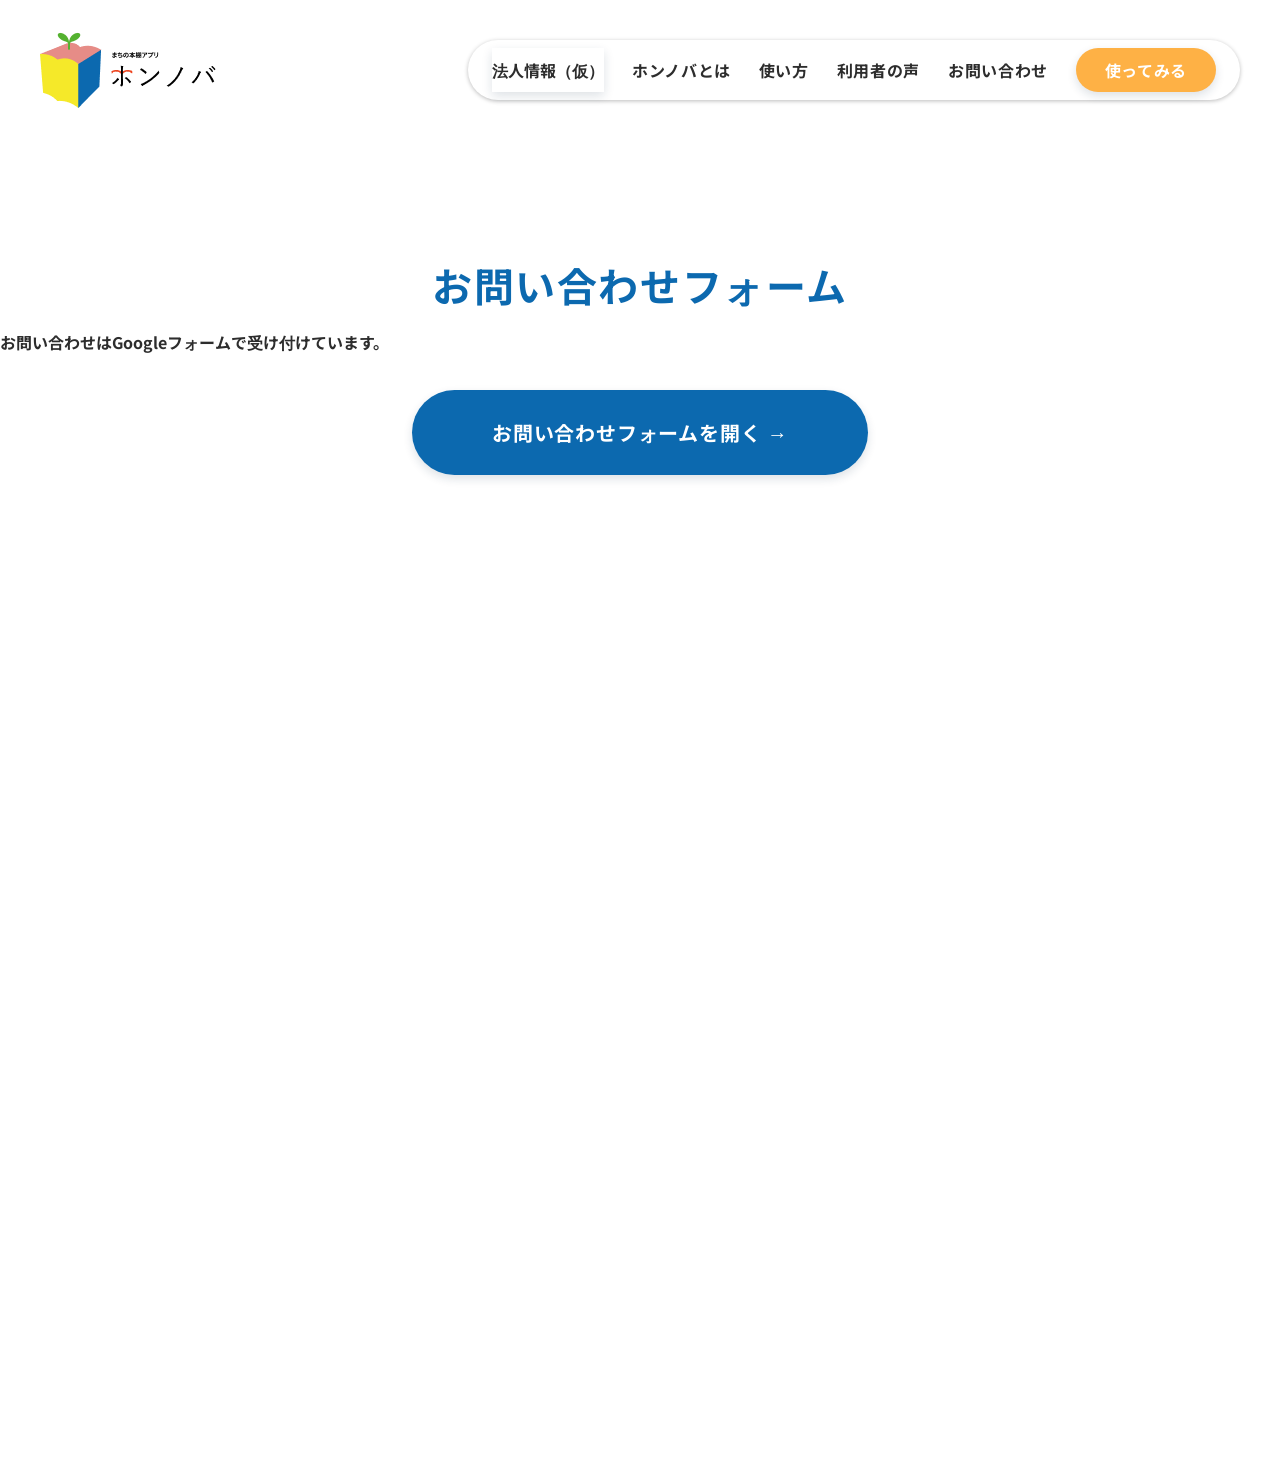
==== commit b4222370: "Correct venue names and links and improve mobile layout" ====
--- a/contact.html
+++ b/contact.html
@@ -2,5 +2,5 @@
 <meta charset="utf-8"><meta name="viewport" content="width=device-width,initial-scale=1">
 <title>お問い合わせ｜ホンノバ</title>
 <meta name="description" content="神山で暮らすあなたに、もっと気軽な本との出会いを。ホンノバは、神山町のあちこちにある本と、人をつなぐサービスです。">
-<link rel="icon" href="assets/logo.png"><link rel="stylesheet" href="fonts.css"><link rel="stylesheet" href="style.css">
-<link rel="stylesheet" href="motion.css"><link rel="stylesheet" href="responsive.css"></head><body class="contact-page"><main class="contact-site"><header class="header"><a class="brand" href="index.html#top" aria-label="ホンノバ ホーム"><img src="assets/logo.png" alt="ホンノバ" width="176" height="76"></a><button class="menu-toggle" aria-expanded="false" aria-controls="navigation">メニュー</button><nav id="navigation" aria-label="メインナビゲーション"><button data-pending="法人情報">法人情報（仮）</button><a href="index.html#about">ホンノバとは</a><a href="index.html#how">使い方</a><a href="index.html#voices">利用者の声</a><a href="contact.html">お問い合わせ</a><a class="access-link try-button" href="https://kamiyama.honnoba.jp/">使ってみる</a></nav></header><h1>お問い合わせフォーム</h1><form id="contact-form"><label for="contact-name">お名前</label><input id="contact-name" name="name" autocomplete="name" required><label for="contact-email">メールアドレス</label><input id="contact-email" name="email" type="email" autocomplete="email" required><label for="contact-message">お問い合わせ内容</label><textarea id="contact-message" name="message" required></textarea><p class="form-status">お問い合わせの受付は現在準備中です。</p><button class="send-button" type="submit" aria-describedby="send-status">送信<img src="assets/599c5.svg" width="32" height="32" alt=""></button><p id="send-status" role="status"></p></form></main><dialog id="notice" aria-labelledby="notice-title"><button class="dialog-x" aria-label="閉じる">×</button><h2 id="notice-title"></h2><p id="notice-body"></p><button class="dialog-close">閉じる</button></dialog><script src="app.js"></script><script src="motion.js"></script></body></html>+<link rel="icon" href="assets/honnoba-icon.svg" type="image/svg+xml"><link rel="stylesheet" href="fonts.css"><link rel="stylesheet" href="style.css">
+<link rel="stylesheet" href="motion.css"><link rel="stylesheet" href="responsive.css"></head><body class="contact-page"><main class="contact-site"><header class="header"><a class="brand" href="index.html#top" aria-label="ホンノバ ホーム"><img src="assets/logo.png" alt="ホンノバ" width="176" height="76"></a><button class="menu-toggle" aria-expanded="false" aria-controls="navigation">メニュー</button><nav id="navigation" aria-label="メインナビゲーション"><button data-pending="法人情報">法人情報（仮）</button><a href="index.html#about">ホンノバとは</a><a href="index.html#how">使い方</a><a href="index.html#voices">利用者の声</a><a href="contact.html">お問い合わせ</a><a class="access-link try-button" href="https://kamiyama.honnoba.jp/">使ってみる</a></nav></header><h1>お問い合わせフォーム</h1><p>お問い合わせはGoogleフォームで受け付けています。</p><a class="contact-button" href="https://docs.google.com/forms/d/e/1FAIpQLSexrnAC8GVZuGnWyMsGzjGpq1htodGU_a9g_iN3TBZiEHw6mQ/viewform">お問い合わせフォームを開く →</a></main><dialog id="notice" aria-labelledby="notice-title"><button class="dialog-x" aria-label="閉じる">×</button><h2 id="notice-title"></h2><p id="notice-body"></p><button class="dialog-close">閉じる</button></dialog><script src="app.js"></script><script src="motion.js"></script></body></html>
